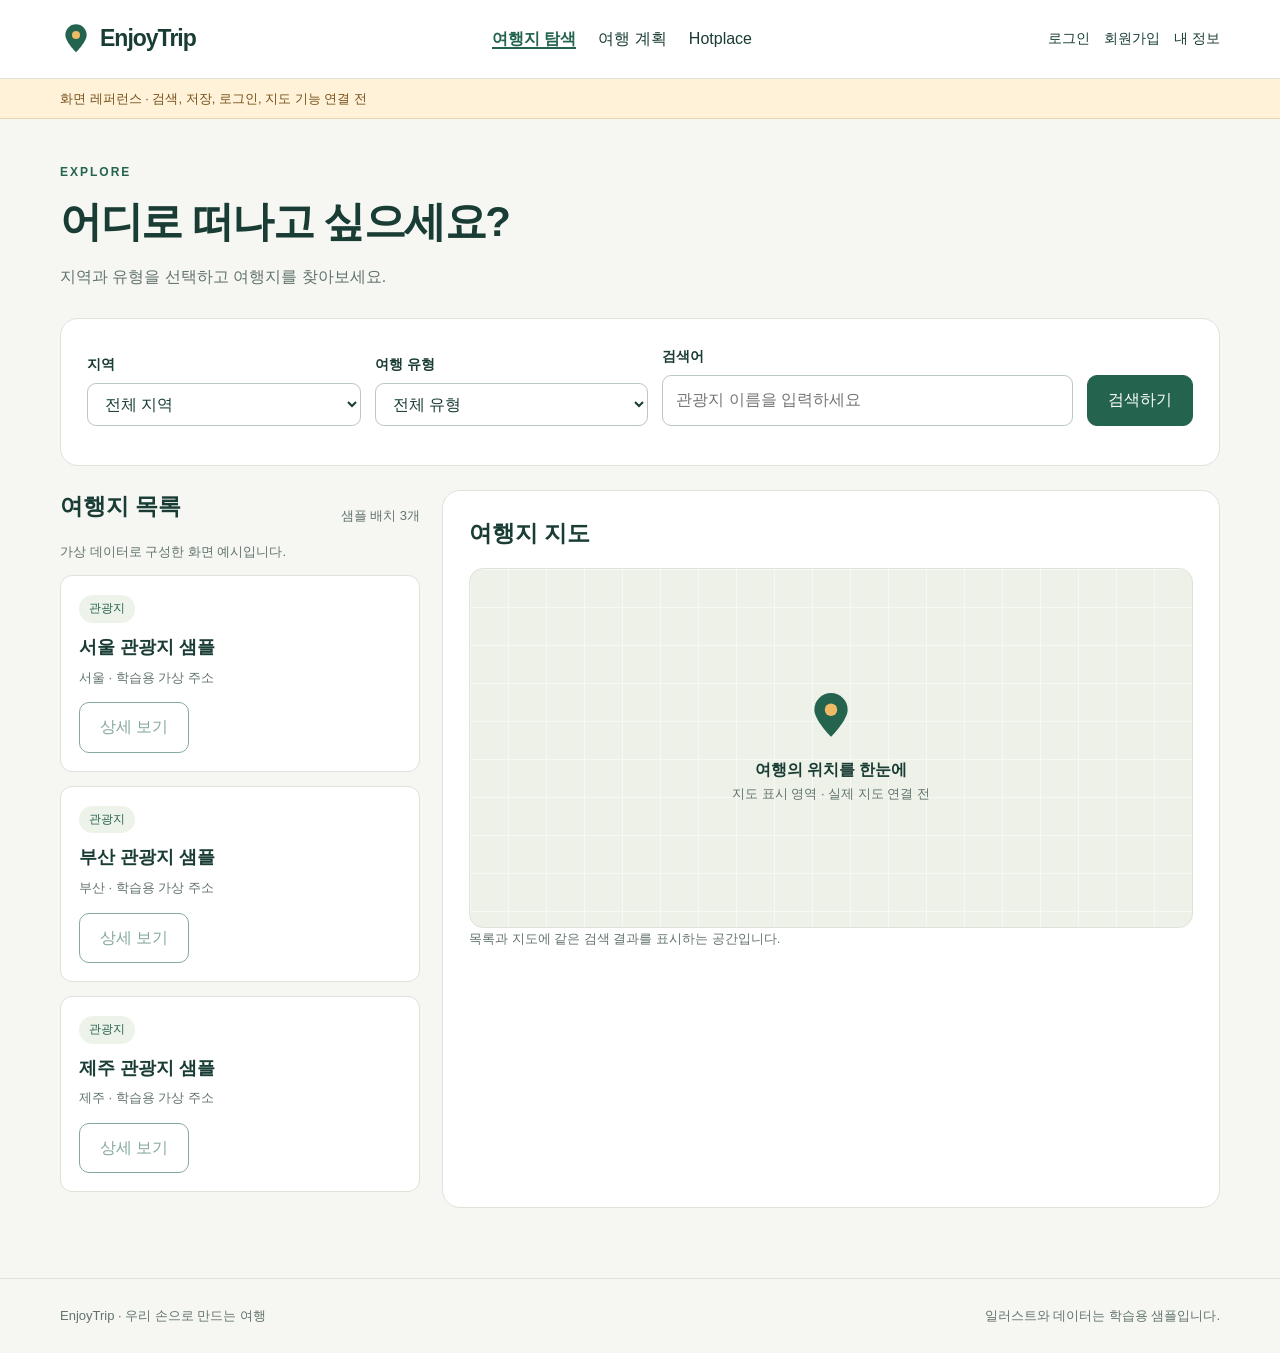
==== 01_frontend/attractions.html @ 8fa3e623 "feat: AI가 프로젝트 뼈대 작성" ====
<!doctype html>
<html lang="ko">
  <head>
    <meta charset="utf-8">
    <meta name="viewport" content="width=device-width, initial-scale=1">
    <title>
      여행지 탐색 | EnjoyTrip
    </title>
    <link rel="icon" href="./assets/icons/pin.svg" type="image/svg+xml">
    <link rel="stylesheet" href="./css/common.css">
    <link rel="stylesheet" href="./css/attractions.css">
  </head>
  <body data-page="attractions">
    <a class="skip-link" href="#main">
      본문으로 이동
    </a>
    <header class="site-header">
      <div class="container header-inner">
        <a class="brand" href="./index.html">
          <img src="./assets/icons/pin.svg" alt="">
          EnjoyTrip
        </a>
        <nav class="site-nav" aria-label="주 메뉴">
          <ul>
            <li>
              <a href="./attractions.html" aria-current="page">
                여행지 탐색
              </a>
            </li>
            <li>
              <a href="./plans.html">
                여행 계획
              </a>
            </li>
            <li>
              <a href="./hotplaces.html">
                Hotplace
              </a>
            </li>
          </ul>
        </nav>
        <div class="account-links">
          <a data-auth-link href="./login.html">
            로그인
          </a>
          <a data-auth-link href="./signup.html">
            회원가입
          </a>
          <a href="./mypage.html">
            내 정보
          </a>
          <span data-session-user hidden>
          </span>
          <button type="button" data-logout hidden>
            로그아웃
          </button>
        </div>
      </div>
    </header>
    <div class="preview-notice">
      <div class="container">
        화면 레퍼런스 · 검색, 저장, 로그인, 지도 기능 연결 전
      </div>
    </div>
    <main id="main" class="container">
      <div class="page-heading">
        <span class="eyebrow">
          EXPLORE
        </span>
        <h1>
          어디로 떠나고 싶으세요?
        </h1>
        <p class="muted">
          지역과 유형을 선택하고 여행지를 찾아보세요.
        </p>
      </div>
      <form id="search-form" class="panel" data-preview-form>
        <div class="search-grid">
          <div class="field">
            <label for="region">
              지역
            </label>
            <select id="region" name="region">
              <option value="">
                전체 지역
              </option>
              <option value="서울">
                서울
              </option>
              <option value="부산">
                부산
              </option>
              <option value="제주">
                제주
              </option>
            </select>
          </div>
          <div class="field">
            <label for="content-type">
              여행 유형
            </label>
            <select id="content-type" name="content-type">
              <option value="">
                전체 유형
              </option>
              <option value="12">
                관광지
              </option>
              <option value="32">
                숙박
              </option>
              <option value="39">
                음식점
              </option>
              <option value="14">
                문화시설
              </option>
              <option value="15">
                공연·행사
              </option>
              <option value="25">
                여행코스
              </option>
              <option value="38">
                쇼핑
              </option>
            </select>
          </div>
          <div class="field">
            <label for="keyword">
              검색어
            </label>
            <input id="keyword" name="keyword" type="search" placeholder="관광지 이름을 입력하세요">
          </div>
          <button type="submit">
            검색하기
          </button>
        </div>
        <p class="hint" role="status" aria-live="polite">
        </p>
      </form>
      <div class="explore-grid">
        <section aria-labelledby="results-title">
          <div class="section-heading">
            <h2 id="results-title">
              여행지 목록
            </h2>
            <span id="result-count" class="hint">
              샘플 배치 3개
            </span>
          </div>
          <p class="hint">
            가상 데이터로 구성한 화면 예시입니다.
          </p>
          <ul id="place-list" class="place-list">
            <li class="place-card" data-place-id="sample-1-12">
              <span class="badge">
                관광지
              </span>
              <h3>
                서울 관광지 샘플
              </h3>
              <p class="muted">
                서울 · 학습용 가상 주소
              </p>
              <button type="button" class="secondary" data-action="detail" disabled>
                상세 보기
              </button>
            </li>
            <li class="place-card" data-place-id="sample-6-12">
              <span class="badge">
                관광지
              </span>
              <h3>
                부산 관광지 샘플
              </h3>
              <p class="muted">
                부산 · 학습용 가상 주소
              </p>
              <button type="button" class="secondary" data-action="detail" disabled>
                상세 보기
              </button>
            </li>
            <li class="place-card" data-place-id="sample-39-12">
              <span class="badge">
                관광지
              </span>
              <h3>
                제주 관광지 샘플
              </h3>
              <p class="muted">
                제주 · 학습용 가상 주소
              </p>
              <button type="button" class="secondary" data-action="detail" disabled>
                상세 보기
              </button>
            </li>
          </ul>
          <p id="search-status" role="status" aria-live="polite">
          </p>
        </section>
        <section class="panel" aria-labelledby="map-title">
          <h2 id="map-title">
            여행지 지도
          </h2>
          <div id="map" class="map-placeholder">
            <img src="./assets/icons/pin.svg" alt="">
            <strong>
              여행의 위치를 한눈에
            </strong>
            <span class="hint">
              지도 표시 영역 · 실제 지도 연결 전
            </span>
          </div>
          <p class="hint">
            목록과 지도에 같은 검색 결과를 표시하는 공간입니다.
          </p>
        </section>
      </div>
      <template id="place-card-template">
        <li class="place-card">
          <span class="badge" data-field="type">
          </span>
          <h3 data-field="name">
          </h3>
          <p class="muted" data-field="address">
          </p>
          <button type="button" class="secondary" data-action="detail">
            상세 보기
          </button>
        </li>
      </template>
      <dialog id="detail-dialog" class="detail-dialog" aria-labelledby="detail-title">
        <h2 id="detail-title">
          관광지 상세
        </h2>
        <p id="detail-description">
        </p>
        <p id="detail-address">
        </p>
        <p id="detail-source" class="hint">
        </p>
        <div class="actions">
          <button type="button" id="add-to-plan" disabled>
            일정에 추가
          </button>
          <button type="button" id="close-detail" class="secondary" disabled>
            닫기
          </button>
        </div>
      </dialog>
    </main>
    <footer class="site-footer">
      <div class="container row">
        <p>
          EnjoyTrip · 우리 손으로 만드는 여행
        </p>
        <p>
          일러스트와 데이터는 학습용 샘플입니다.
        </p>
      </div>
    </footer>
    <script type="module" src="./js/preview.js">
    </script>
    <script type="module" src="./js/common.js">
    </script>
    <script type="module" src="./js/attractions.js">
    </script>
  </body>
</html>
---- 01_frontend/css/common.css ----
/* AI가 제공한 공통 화면 레퍼런스. 두 사람이 읽고 수정할 수 있는 기본 CSS만 사용합니다. */
:root {
  --ink: #193c35;
  --muted: #62736d;
  --brand: #24634e;
  --paper: #f6f7f2;
  --line: #dce3d9;
  --accent: #efba65;
  --radius: 18px;
}
* { box-sizing: border-box; }
body { margin: 0; background: var(--paper); color: var(--ink); font-family: "Malgun Gothic", sans-serif; line-height: 1.65; }
a { color: inherit; text-decoration: none; }
a:hover { text-decoration: underline; }
button, input, select, textarea { font: inherit; }
button, .button { display: inline-flex; justify-content: center; align-items: center; gap: 8px; padding: 11px 20px; border: 1px solid var(--brand); border-radius: 10px; background: var(--brand); color: white; cursor: pointer; }
.button:hover { text-decoration: none; background: #194936; }
button:disabled { cursor: not-allowed; opacity: .55; }
.button.secondary, button.secondary { background: white; color: var(--brand); }
.danger { color: #a93628; }
:focus-visible { outline: 3px solid #b75e14; outline-offset: 4px; }
.skip-link { position: absolute; top: -100px; left: 16px; background: white; padding: 12px; z-index: 10; }
.skip-link:focus { top: 12px; }
.container { width: min(1160px, calc(100% - 40px)); margin-inline: auto; }
.site-header { background: white; border-bottom: 1px solid var(--line); }
.header-inner { display: flex; align-items: center; justify-content: space-between; gap: 20px; padding-block: 20px; flex-wrap: wrap; }
.brand { display: inline-flex; align-items: center; gap: 8px; font-size: 23px; font-weight: 800; letter-spacing: -1px; }
.brand img { width: 32px; height: 32px; }
.site-nav ul { list-style: none; display: flex; gap: 22px; padding: 0; margin: 0; flex-wrap: wrap; }
.site-nav a[aria-current="page"] { color: var(--brand); font-weight: 800; border-bottom: 2px solid var(--brand); }
.account-links { display: flex; gap: 14px; font-size: 14px; }
.preview-notice { background: #fff2d9; border-bottom: 1px solid #ead5ad; font-size: 13px; padding: 9px 0; color: #76511b; }
main { padding-block: 44px 70px; min-height: 65vh; }
h1, h2, h3, p { margin-top: 0; }
h1 { font-size: clamp(28px, 4vw, 42px); line-height: 1.3; letter-spacing: -1.5px; margin-bottom: 14px; }
h2 { font-size: 23px; line-height: 1.4; }
h3 { font-size: 18px; }
.eyebrow { display: block; margin-bottom: 12px; color: var(--brand); font-size: 12px; font-weight: 800; letter-spacing: 2px; }
.muted, .hint { color: var(--muted); }
.hint { font-size: 13px; }
.panel { background: white; padding: 26px; border: 1px solid var(--line); border-radius: var(--radius); min-width: 0; }
.page-heading { margin-bottom: 28px; }
.section-heading, .row { display: flex; align-items: center; justify-content: space-between; gap: 16px; flex-wrap: wrap; }
.section { margin-top: 40px; }
.actions { display: flex; gap: 10px; flex-wrap: wrap; align-items: center; }
.stack > * + * { margin-top: 20px; }
.field { display: grid; gap: 7px; min-width: 0; }
label, legend { font-size: 14px; font-weight: 700; }
input:not([type="checkbox"]), select, textarea { width: 100%; padding: 11px 13px; border: 1px solid #b9c9c0; border-radius: 9px; background: white; color: var(--ink); min-width: 0; }
textarea { resize: vertical; min-height: 110px; }
fieldset { border: 0; margin: 0; padding: 0; }
legend { margin-bottom: 14px; }
.form-grid { display: grid; gap: 18px; }
.badge { display: inline-block; padding: 4px 10px; border-radius: 30px; background: #eef3e9; color: var(--brand); font-size: 12px; }
.empty-state { padding: 30px 16px; border: 1px dashed #b9c9c0; border-radius: 12px; text-align: center; color: var(--muted); }
.site-footer { padding: 26px 0; border-top: 1px solid var(--line); color: var(--muted); font-size: 13px; }
.site-footer p { margin: 0; }
[hidden] { display: none !important; }
@media (min-width: 700px) { .form-grid { grid-template-columns: repeat(2, minmax(0, 1fr)); } }
@media (max-width: 699px) {
  .container { width: calc(100% - 28px); }
  .header-inner { gap: 14px; }
  .site-nav { order: 3; width: 100%; }
  .site-nav ul { gap: 18px; font-size: 14px; }
  .panel { padding: 20px; }
  main { padding-top: 30px; }
}
---- 01_frontend/css/attractions.css ----
/* A 담당: 검색 결과 카드 / 지도 / 상세 모달의 상태별 CSS를 추가합니다. */
.search-grid { display: grid; gap: 14px; align-items: end; }
.explore-grid { display: grid; gap: 22px; margin-top: 24px; }
.place-list { list-style: none; padding: 0; margin: 0; display: grid; gap: 14px; }
.place-card { padding: 18px; border: 1px solid var(--line); border-radius: 12px; background: white; }
.place-card h3 { margin-block: 10px 4px; }
.place-card p { font-size: 13px; margin-bottom: 14px; }
.map-placeholder { min-height: 360px; display: grid; place-content: center; text-align: center; background-color: #edf1e8; background-image: linear-gradient(90deg, #ffffff88 1px, transparent 1px), linear-gradient(#ffffff88 1px, transparent 1px); background-size: 38px 38px; border: 1px solid var(--line); border-radius: 14px; }
.map-placeholder img { width: 50px; margin: 0 auto 16px; }
.detail-dialog { width: min(560px, calc(100% - 28px)); border: 1px solid var(--line); border-radius: 18px; padding: 26px; }
.detail-dialog::backdrop { background: #193c3570; }
@media (min-width: 800px) {
  .search-grid { grid-template-columns: 1fr 1fr 1.5fr auto; }
  .explore-grid { grid-template-columns: 360px minmax(0, 1fr); }
}
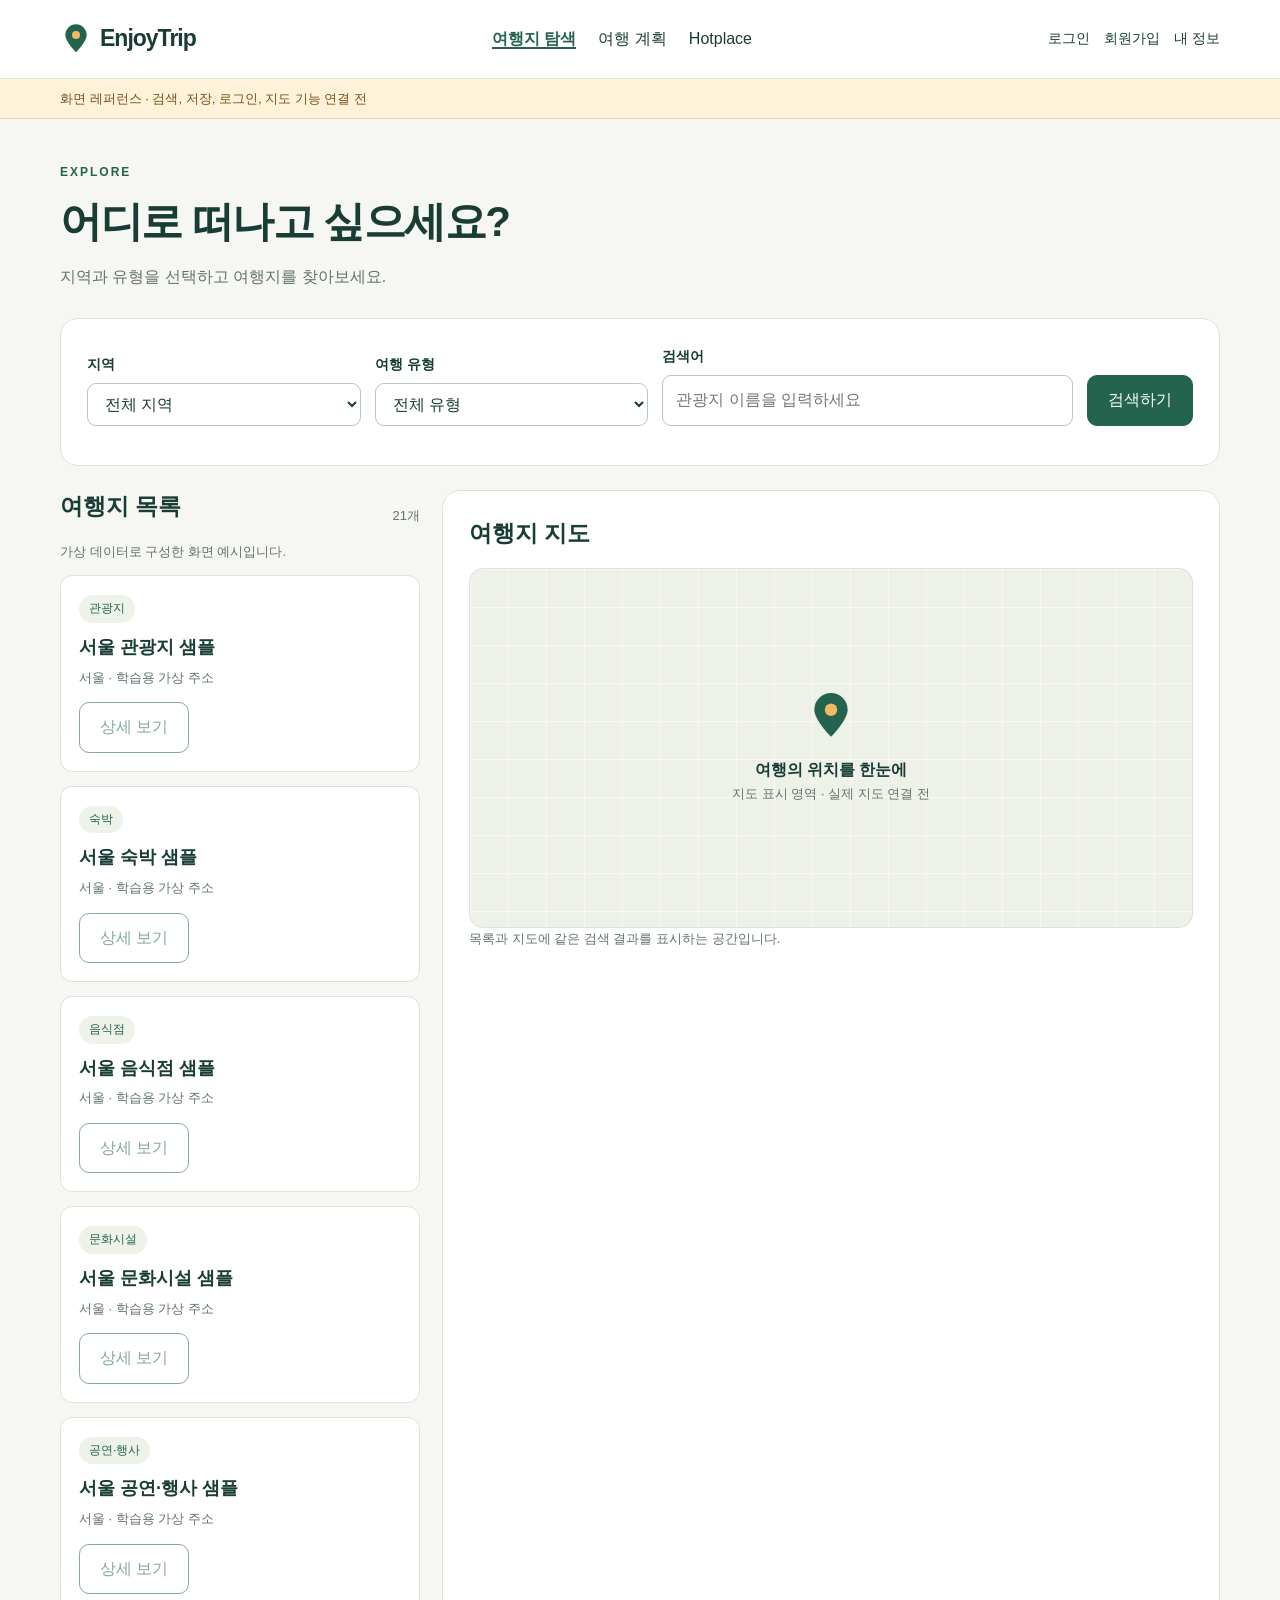
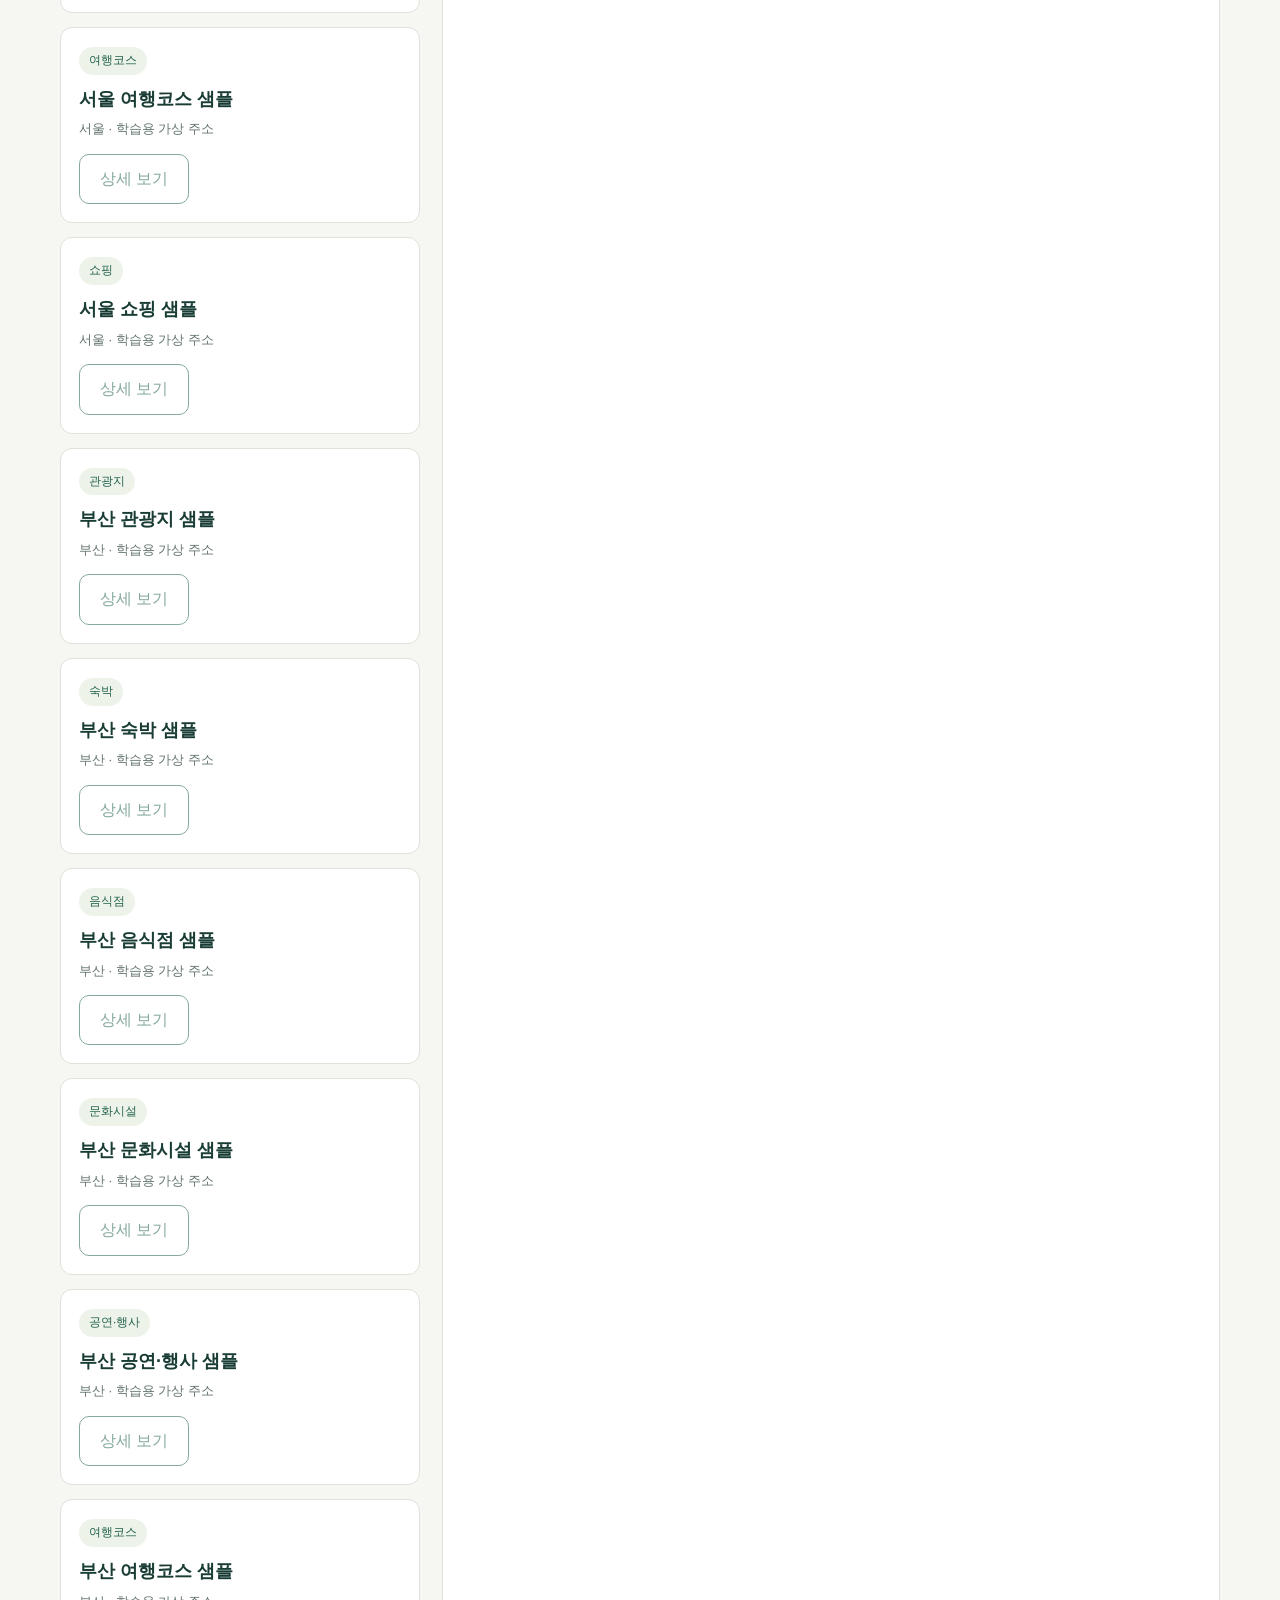
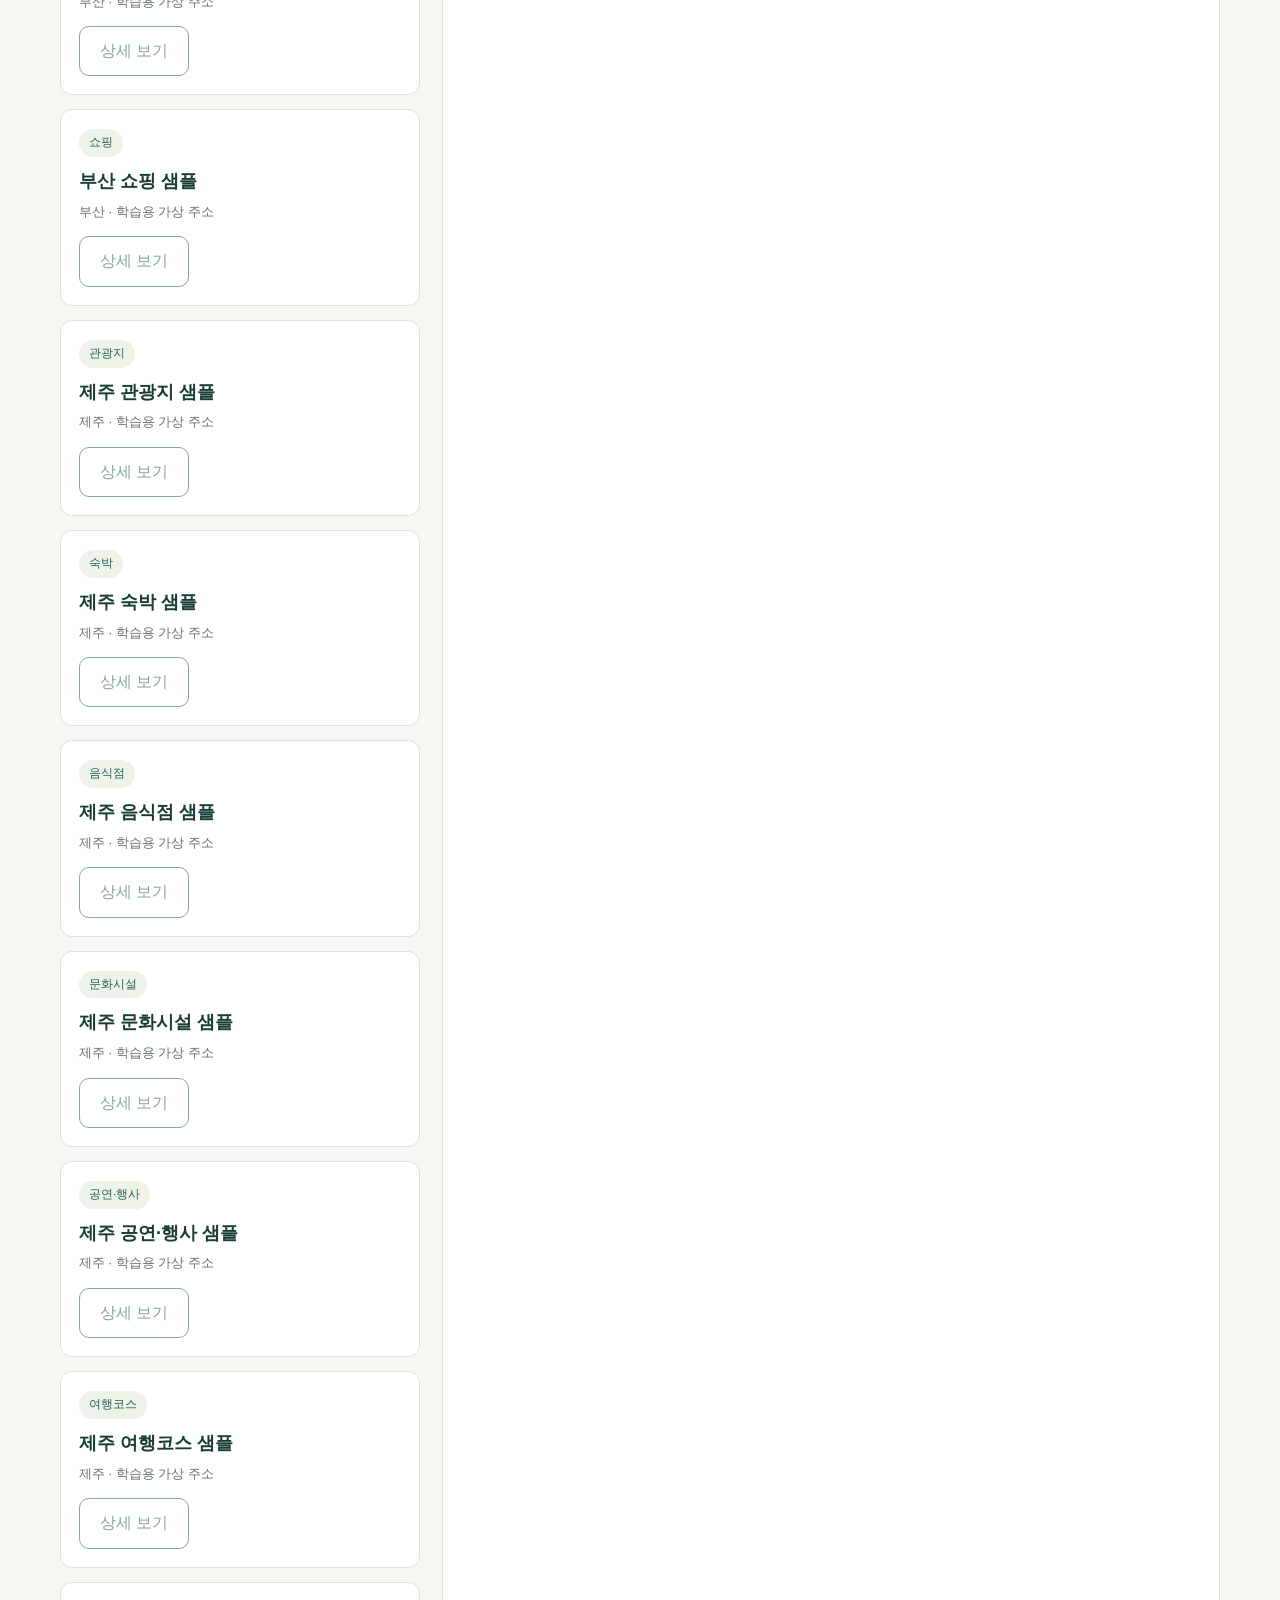
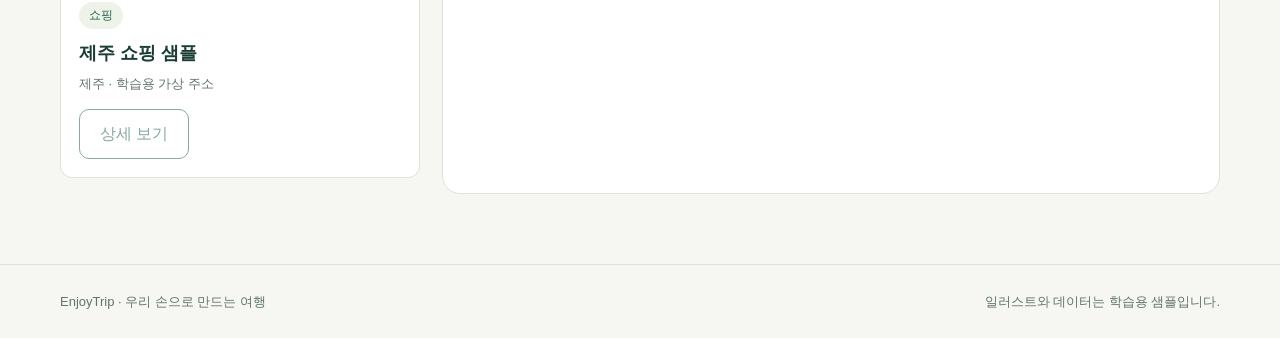
==== commit b545a39f: "feat: 관광지 검색 필터 및 빈 결과 안내 구현" ====
--- a/01_frontend/attractions.html
+++ b/01_frontend/attractions.html
@@ -74,7 +74,7 @@
           지역과 유형을 선택하고 여행지를 찾아보세요.
         </p>
       </div>
-      <form id="search-form" class="panel" data-preview-form>
+      <form id="search-form" class="panel">
         <div class="search-grid">
           <div class="field">
             <label for="region">
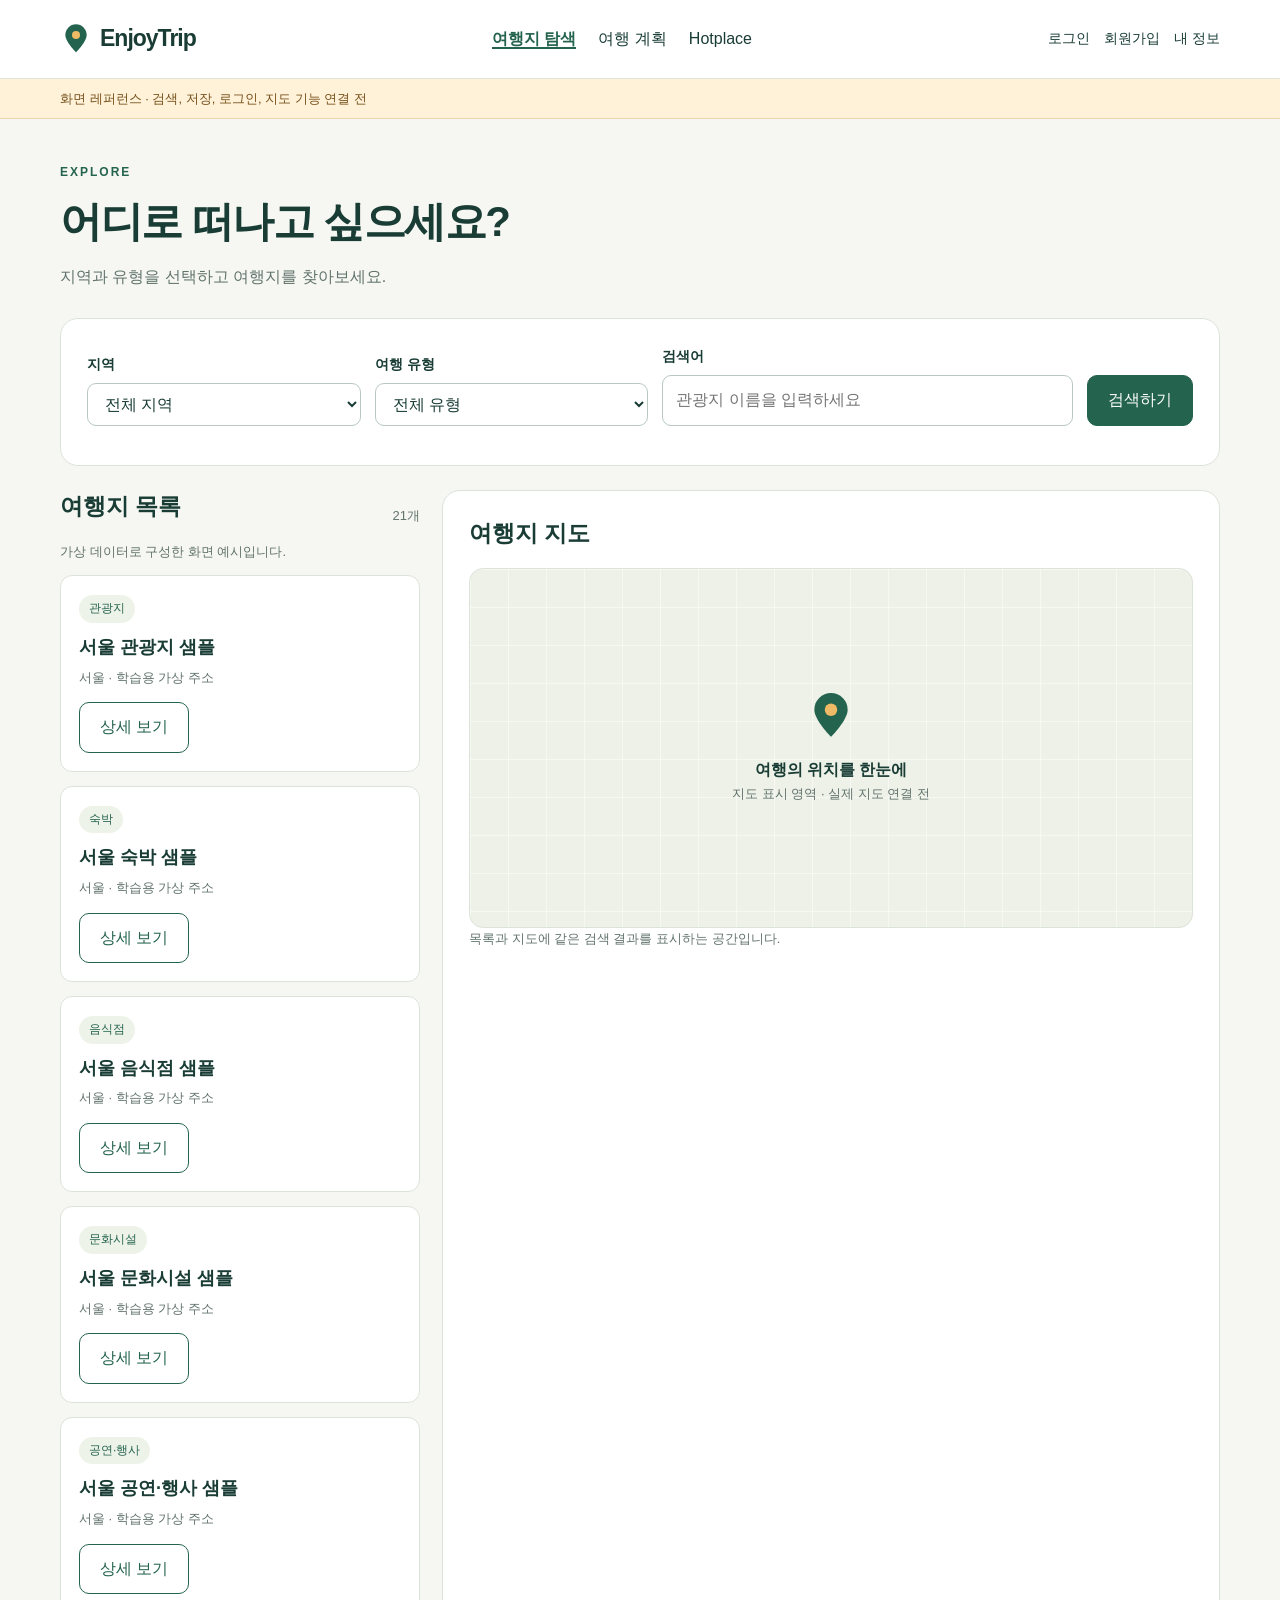
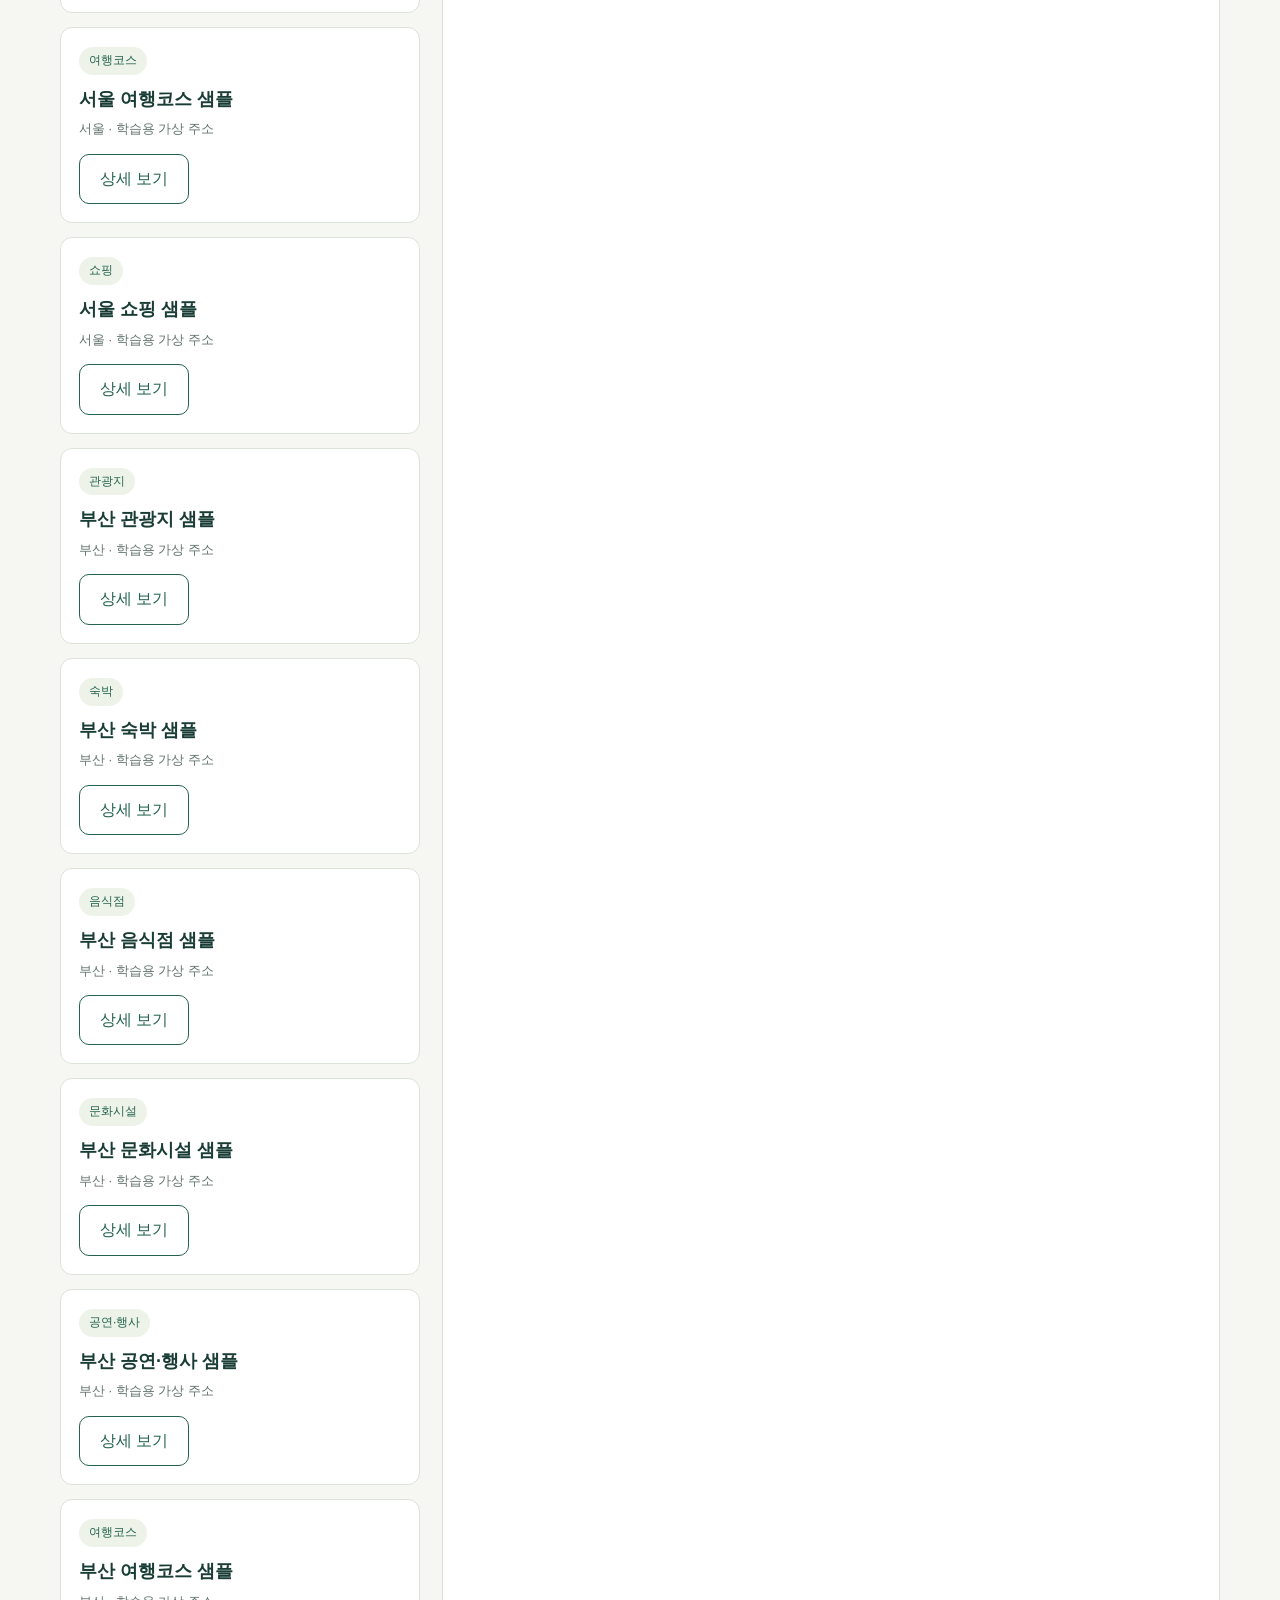
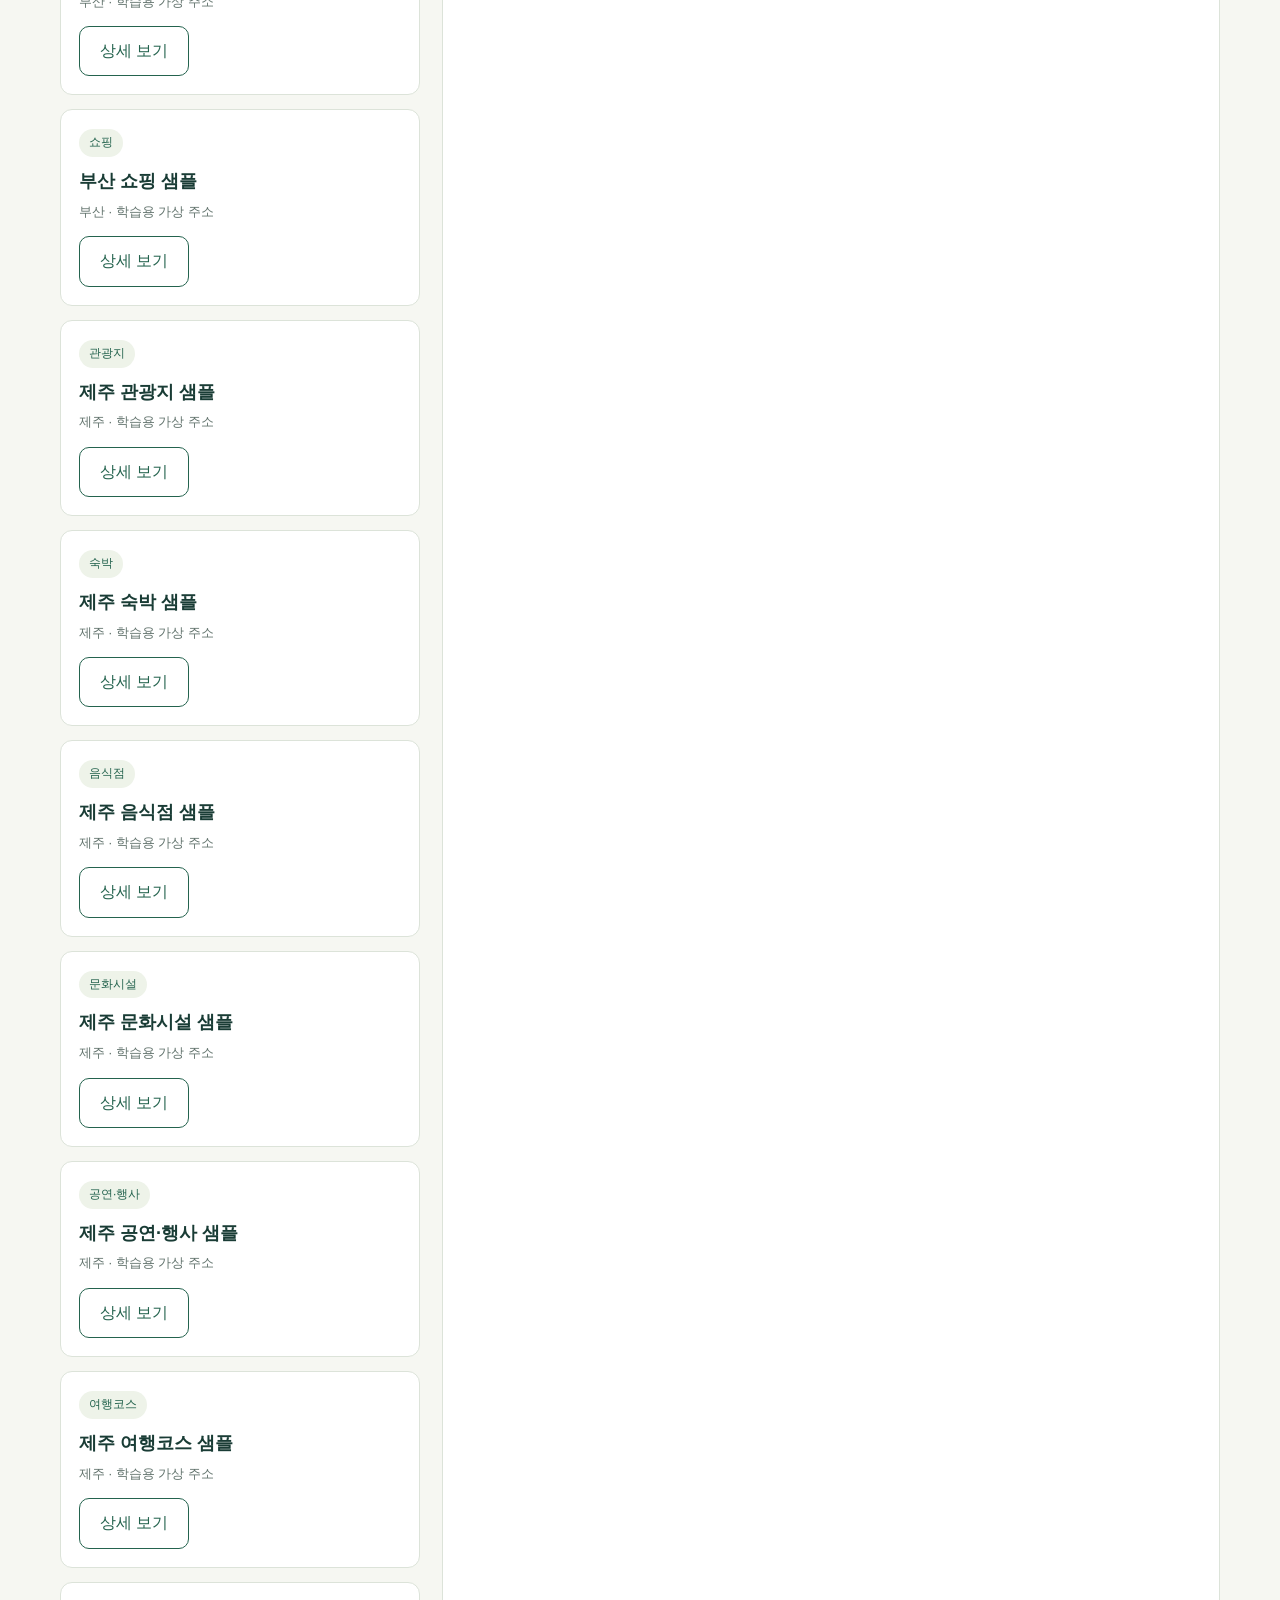
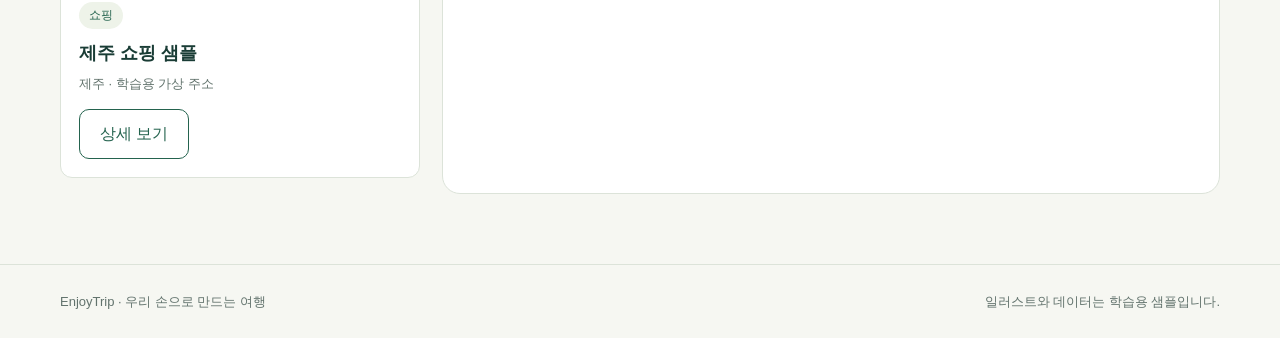
==== commit 01e80148: "feat: 관광지 상세 모달 조회 및 닫기 기능 구현" ====
--- a/01_frontend/attractions.html
+++ b/01_frontend/attractions.html
@@ -74,6 +74,7 @@
           지역과 유형을 선택하고 여행지를 찾아보세요.
         </p>
       </div>
+
       <form id="search-form" class="panel">
         <div class="search-grid">
           <div class="field">
@@ -241,10 +242,10 @@
         <p id="detail-source" class="hint">
         </p>
         <div class="actions">
-          <button type="button" id="add-to-plan" disabled>
+          <button type="button" id="add-to-plan">
             일정에 추가
           </button>
-          <button type="button" id="close-detail" class="secondary" disabled>
+          <button type="button" id="close-detail" class="secondary">
             닫기
           </button>
         </div>
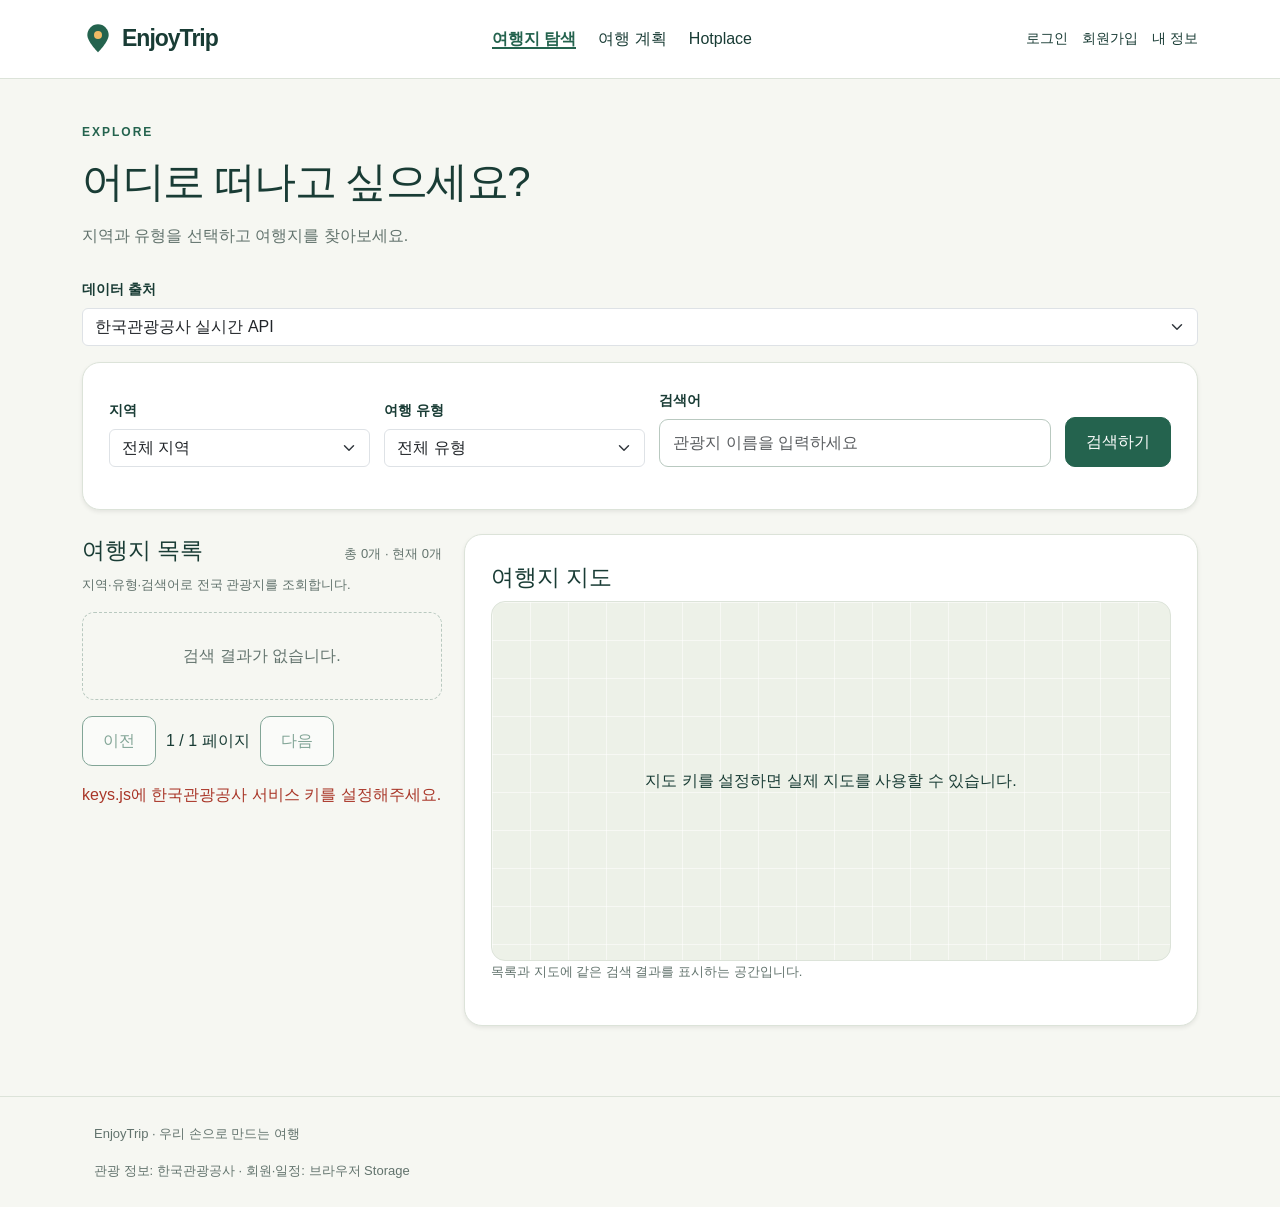
==== commit 5e699e30: "feat: Ai작업 마무리 및 보고서 작성" ====
--- a/01_frontend/attractions.html
+++ b/01_frontend/attractions.html
@@ -7,6 +7,7 @@
       여행지 탐색 | EnjoyTrip
     </title>
     <link rel="icon" href="./assets/icons/pin.svg" type="image/svg+xml">
+    <link rel="stylesheet" href="./assets/vendor/bootstrap.min.css">
     <link rel="stylesheet" href="./css/common.css">
     <link rel="stylesheet" href="./css/attractions.css">
   </head>
@@ -57,12 +58,7 @@
         </div>
       </div>
     </header>
-    <div class="preview-notice">
-      <div class="container">
-        화면 레퍼런스 · 검색, 저장, 로그인, 지도 기능 연결 전
-      </div>
-    </div>
-    <main id="main" class="container">
+<main id="main" class="container">
       <div class="page-heading">
         <span class="eyebrow">
           EXPLORE
@@ -75,32 +71,20 @@
         </p>
       </div>
 
-      <form id="search-form" class="panel">
+      <div class="field mb-3"><label for="data-mode">데이터 출처</label><select id="data-mode" class="form-select"><option value="api">한국관광공사 실시간 API</option><option value="sample">학습용 가상 데이터</option></select></div>
+      <form id="search-form" class="panel shadow-sm">
         <div class="search-grid">
           <div class="field">
             <label for="region">
               지역
             </label>
-            <select id="region" name="region">
-              <option value="">
-                전체 지역
-              </option>
-              <option value="서울">
-                서울
-              </option>
-              <option value="부산">
-                부산
-              </option>
-              <option value="제주">
-                제주
-              </option>
-            </select>
+            <select class="form-select" id="region" name="region"><option value="">전체 지역</option></select>
           </div>
           <div class="field">
             <label for="content-type">
               여행 유형
             </label>
-            <select id="content-type" name="content-type">
+            <select class="form-select" id="content-type" name="content-type">
               <option value="">
                 전체 유형
               </option>
@@ -131,7 +115,7 @@
             <label for="keyword">
               검색어
             </label>
-            <input id="keyword" name="keyword" type="search" placeholder="관광지 이름을 입력하세요">
+            <input class="form-control" id="keyword" name="keyword" type="search" placeholder="관광지 이름을 입력하세요">
           </div>
           <button type="submit">
             검색하기
@@ -147,60 +131,18 @@
               여행지 목록
             </h2>
             <span id="result-count" class="hint">
-              샘플 배치 3개
+              조회 준비 중
             </span>
           </div>
           <p class="hint">
-            가상 데이터로 구성한 화면 예시입니다.
-          </p>
-          <ul id="place-list" class="place-list">
-            <li class="place-card" data-place-id="sample-1-12">
-              <span class="badge">
-                관광지
-              </span>
-              <h3>
-                서울 관광지 샘플
-              </h3>
-              <p class="muted">
-                서울 · 학습용 가상 주소
-              </p>
-              <button type="button" class="secondary" data-action="detail" disabled>
-                상세 보기
-              </button>
-            </li>
-            <li class="place-card" data-place-id="sample-6-12">
-              <span class="badge">
-                관광지
-              </span>
-              <h3>
-                부산 관광지 샘플
-              </h3>
-              <p class="muted">
-                부산 · 학습용 가상 주소
-              </p>
-              <button type="button" class="secondary" data-action="detail" disabled>
-                상세 보기
-              </button>
-            </li>
-            <li class="place-card" data-place-id="sample-39-12">
-              <span class="badge">
-                관광지
-              </span>
-              <h3>
-                제주 관광지 샘플
-              </h3>
-              <p class="muted">
-                제주 · 학습용 가상 주소
-              </p>
-              <button type="button" class="secondary" data-action="detail" disabled>
-                상세 보기
-              </button>
-            </li>
-          </ul>
+            지역·유형·검색어로 전국 관광지를 조회합니다.
+          </p>
+          <ul id="place-list" class="place-list"></ul>
+          <div class="actions my-3"><button type="button" id="previous-page" class="secondary" disabled>이전</button><span id="page-number">1 페이지</span><button type="button" id="next-page" class="secondary" disabled>다음</button></div>
           <p id="search-status" role="status" aria-live="polite">
           </p>
         </section>
-        <section class="panel" aria-labelledby="map-title">
+        <section class="panel shadow-sm" aria-labelledby="map-title">
           <h2 id="map-title">
             여행지 지도
           </h2>
@@ -235,13 +177,16 @@
         <h2 id="detail-title">
           관광지 상세
         </h2>
+        <img id="detail-image" class="place-photo" alt="">
         <p id="detail-description">
         </p>
         <p id="detail-address">
         </p>
         <p id="detail-source" class="hint">
         </p>
-        <div class="actions">
+        <p id="detail-status" role="status" aria-live="polite"></p>
+        <a class="button secondary" href="./plans.html">여행 계획으로 이동</a>
+        <div class="actions mt-3">
           <button type="button" id="add-to-plan">
             일정에 추가
           </button>
@@ -257,13 +202,11 @@
           EnjoyTrip · 우리 손으로 만드는 여행
         </p>
         <p>
-          일러스트와 데이터는 학습용 샘플입니다.
+          관광 정보: 한국관광공사 · 회원·일정: 브라우저 Storage
         </p>
       </div>
     </footer>
-    <script type="module" src="./js/preview.js">
-    </script>
-    <script type="module" src="./js/common.js">
+<script type="module" src="./js/common.js">
     </script>
     <script type="module" src="./js/attractions.js">
     </script>
--- a/01_frontend/css/common.css
+++ b/01_frontend/css/common.css
@@ -8,6 +8,13 @@
   --accent: #efba65;
   --radius: 18px;
 }
+.place-photo { width: 100%; height: 170px; object-fit: cover; border-radius: 12px; margin-bottom: 12px; }
+.detail-dialog { max-height: 85vh; overflow: auto; }
+.detail-dialog .place-photo { height: 230px; }
+.account-links { align-items: center; flex-wrap: wrap; }
+.schedule-item[draggable="true"] { cursor: grab; }
+.drag-handle { cursor: grab; user-select: none; }
+.map-placeholder img { max-width: none; }
 * { box-sizing: border-box; }
 body { margin: 0; background: var(--paper); color: var(--ink); font-family: "Malgun Gothic", sans-serif; line-height: 1.65; }
 a { color: inherit; text-decoration: none; }
